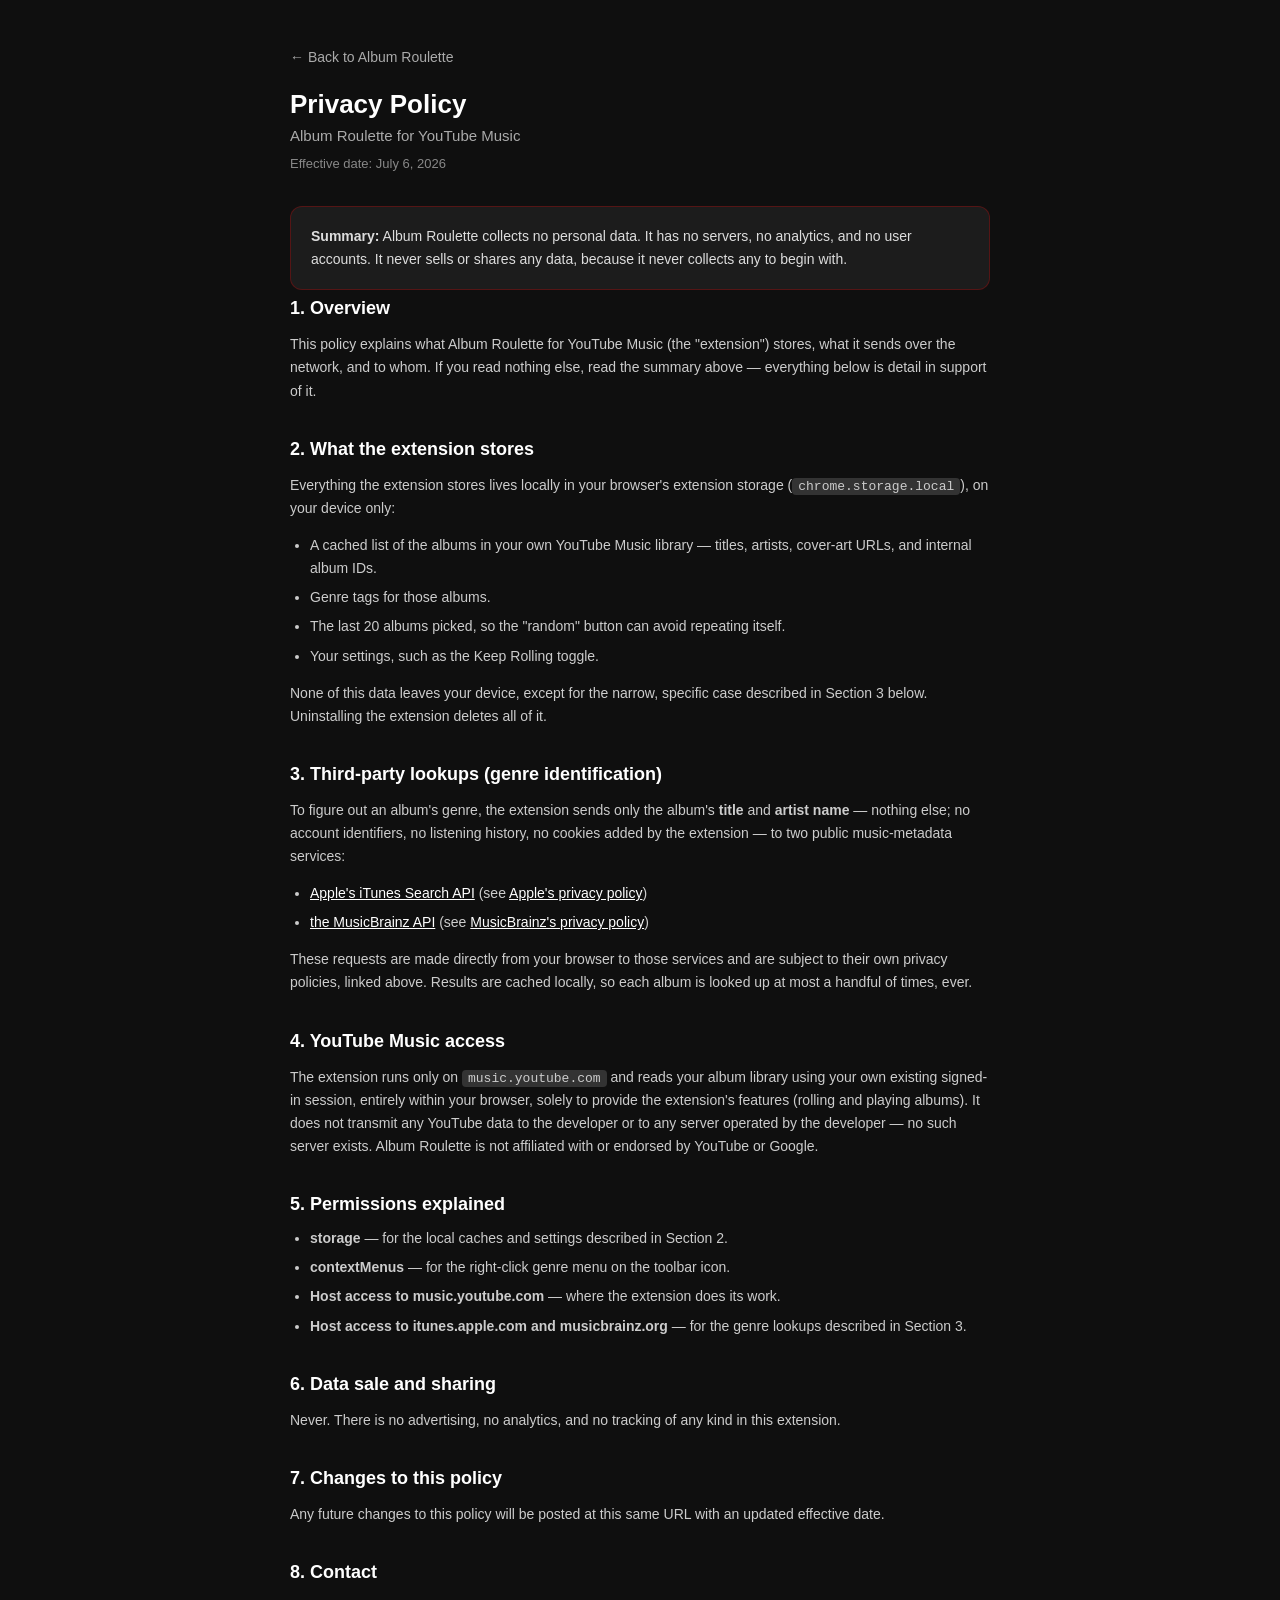
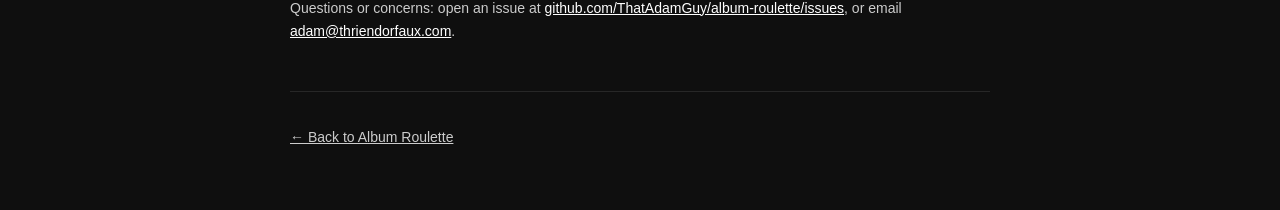
==== docs/privacy.html @ c7f88de7 "Add GitHub Pages site (docs/) and Chrome Web Store submission pack (store/) Co-Authored-By: Claude F" ====
<!DOCTYPE html>
<html lang="en">
<head>
<meta charset="utf-8">
<meta name="viewport" content="width=device-width, initial-scale=1">
<title>Privacy Policy — Album Roulette for YouTube Music</title>
<style>
  * { box-sizing: border-box; }
  body {
    background: #0f0f0f;
    color: #fff;
    font-family: Roboto, -apple-system, Arial, sans-serif;
    display: flex;
    justify-content: center;
    padding: 48px 16px;
    margin: 0;
  }
  main { max-width: 700px; width: 100%; }
  h1 { font-size: 26px; margin: 0 0 4px; }
  .tagline { color: #aaa; margin: 0 0 4px; font-size: 15px; }
  .effective { color: #888; margin: 0 0 32px; font-size: 13px; }
  h2 { font-size: 18px; margin: 36px 0 12px; }
  h2:first-of-type { margin-top: 0; }
  p, li { color: #ccc; font-size: 14px; line-height: 1.65; }
  ul, ol { padding-left: 20px; margin: 8px 0; }
  li + li { margin-top: 6px; }
  a { color: #fff; }
  .card {
    background: #1c1c1c;
    border: 1px solid rgba(255, 0, 0, 0.25);
    border-radius: 12px;
    padding: 18px 20px;
    margin-bottom: 8px;
  }
  .card p { color: #ddd; margin: 0; }
  .card p + p { margin-top: 8px; }
  code {
    background: #333;
    border-radius: 4px;
    padding: 1px 6px;
    font-size: 13px;
  }
  .back {
    display: inline-block;
    margin-bottom: 24px;
    color: #aaa;
    font-size: 14px;
    text-decoration: none;
  }
  .back:hover { color: #fff; }
  footer {
    margin-top: 48px;
    padding-top: 20px;
    border-top: 1px solid rgba(255, 255, 255, 0.1);
    color: #888;
    font-size: 13px;
    line-height: 1.8;
  }
  footer a { color: #ccc; }
</style>
</head>
<body>
<main>
  <a class="back" href="index.html">← Back to Album Roulette</a>

  <h1>Privacy Policy</h1>
  <p class="tagline">Album Roulette for YouTube Music</p>
  <p class="effective">Effective date: July 6, 2026</p>

  <div class="card">
    <p><strong>Summary:</strong> Album Roulette collects no personal data. It has no servers, no analytics, and no user accounts. It never sells or shares any data, because it never collects any to begin with.</p>
  </div>

  <h2>1. Overview</h2>
  <p>This policy explains what Album Roulette for YouTube Music (the "extension") stores, what it sends over the network, and to whom. If you read nothing else, read the summary above — everything below is detail in support of it.</p>

  <h2>2. What the extension stores</h2>
  <p>Everything the extension stores lives locally in your browser's extension storage (<code>chrome.storage.local</code>), on your device only:</p>
  <ul>
    <li>A cached list of the albums in your own YouTube Music library — titles, artists, cover-art URLs, and internal album IDs.</li>
    <li>Genre tags for those albums.</li>
    <li>The last 20 albums picked, so the "random" button can avoid repeating itself.</li>
    <li>Your settings, such as the Keep Rolling toggle.</li>
  </ul>
  <p>None of this data leaves your device, except for the narrow, specific case described in Section 3 below. Uninstalling the extension deletes all of it.</p>

  <h2>3. Third-party lookups (genre identification)</h2>
  <p>To figure out an album's genre, the extension sends only the album's <strong>title</strong> and <strong>artist name</strong> — nothing else; no account identifiers, no listening history, no cookies added by the extension — to two public music-metadata services:</p>
  <ul>
    <li><a href="https://performance-partners.apple.com/search-api">Apple's iTunes Search API</a> (see <a href="https://www.apple.com/legal/privacy/">Apple's privacy policy</a>)</li>
    <li><a href="https://musicbrainz.org">the MusicBrainz API</a> (see <a href="https://metabrainz.org/privacy">MusicBrainz's privacy policy</a>)</li>
  </ul>
  <p>These requests are made directly from your browser to those services and are subject to their own privacy policies, linked above. Results are cached locally, so each album is looked up at most a handful of times, ever.</p>

  <h2>4. YouTube Music access</h2>
  <p>The extension runs only on <code>music.youtube.com</code> and reads your album library using your own existing signed-in session, entirely within your browser, solely to provide the extension's features (rolling and playing albums). It does not transmit any YouTube data to the developer or to any server operated by the developer — no such server exists. Album Roulette is not affiliated with or endorsed by YouTube or Google.</p>

  <h2>5. Permissions explained</h2>
  <ul>
    <li><strong>storage</strong> — for the local caches and settings described in Section 2.</li>
    <li><strong>contextMenus</strong> — for the right-click genre menu on the toolbar icon.</li>
    <li><strong>Host access to music.youtube.com</strong> — where the extension does its work.</li>
    <li><strong>Host access to itunes.apple.com and musicbrainz.org</strong> — for the genre lookups described in Section 3.</li>
  </ul>

  <h2>6. Data sale and sharing</h2>
  <p>Never. There is no advertising, no analytics, and no tracking of any kind in this extension.</p>

  <h2>7. Changes to this policy</h2>
  <p>Any future changes to this policy will be posted at this same URL with an updated effective date.</p>

  <h2>8. Contact</h2>
  <p>Questions or concerns: open an issue at <a href="https://github.com/ThatAdamGuy/album-roulette/issues">github.com/ThatAdamGuy/album-roulette/issues</a>, or email <a href="mailto:adam@thriendorfaux.com">adam@thriendorfaux.com</a>.</p>

  <footer>
    <p><a href="index.html">← Back to Album Roulette</a></p>
  </footer>
</main>
</body>
</html>
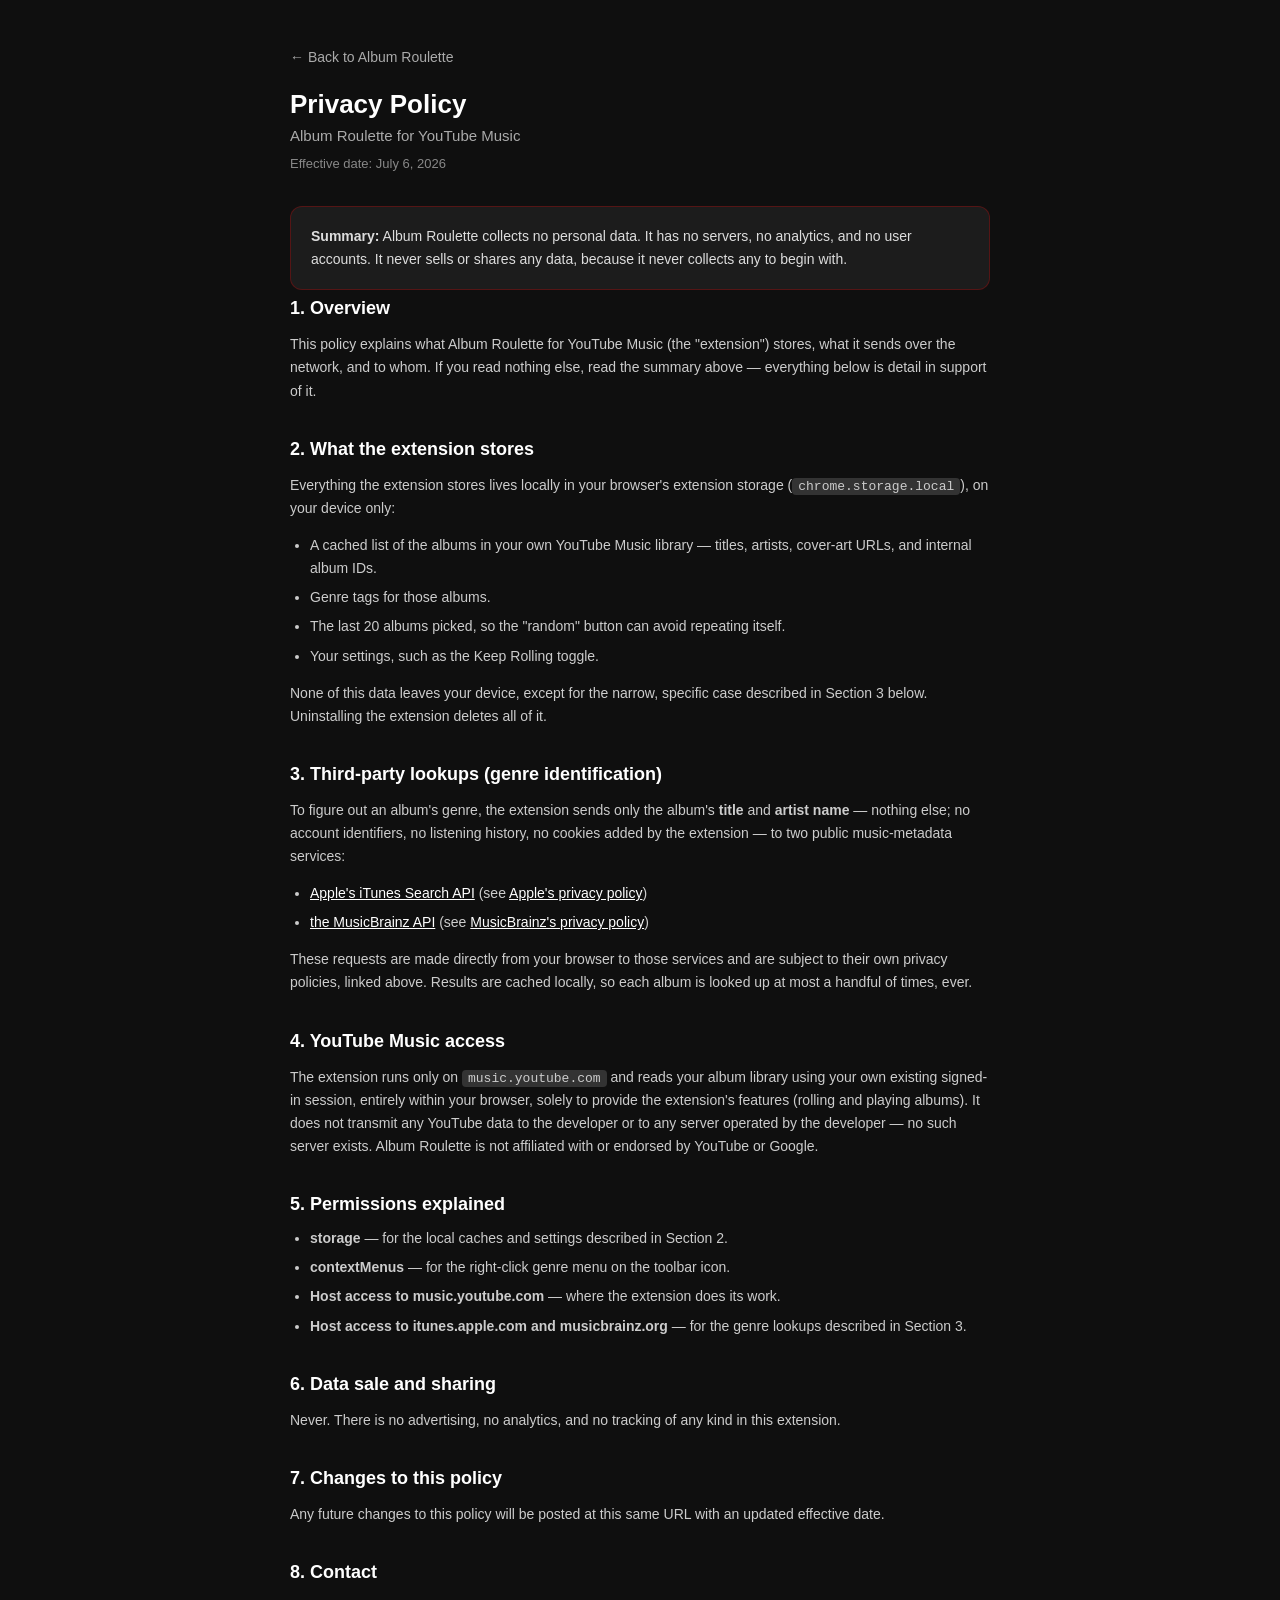
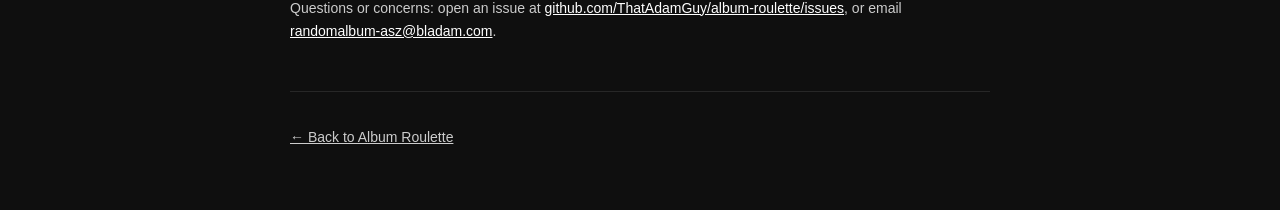
==== commit 0fed28e7: "Site: KindnessWare note + spam-safe contact email; store copy fixes Co-Authored-By: Claude Fable 5 <" ====
--- a/docs/privacy.html
+++ b/docs/privacy.html
@@ -110,7 +110,7 @@
   <p>Any future changes to this policy will be posted at this same URL with an updated effective date.</p>
 
   <h2>8. Contact</h2>
-  <p>Questions or concerns: open an issue at <a href="https://github.com/ThatAdamGuy/album-roulette/issues">github.com/ThatAdamGuy/album-roulette/issues</a>, or email <a href="mailto:adam@thriendorfaux.com">adam@thriendorfaux.com</a>.</p>
+  <p>Questions or concerns: open an issue at <a href="https://github.com/ThatAdamGuy/album-roulette/issues">github.com/ThatAdamGuy/album-roulette/issues</a>, or email <a href="mailto:randomalbum-asz@bladam.com">randomalbum-asz@bladam.com</a>.</p>
 
   <footer>
     <p><a href="index.html">← Back to Album Roulette</a></p>
